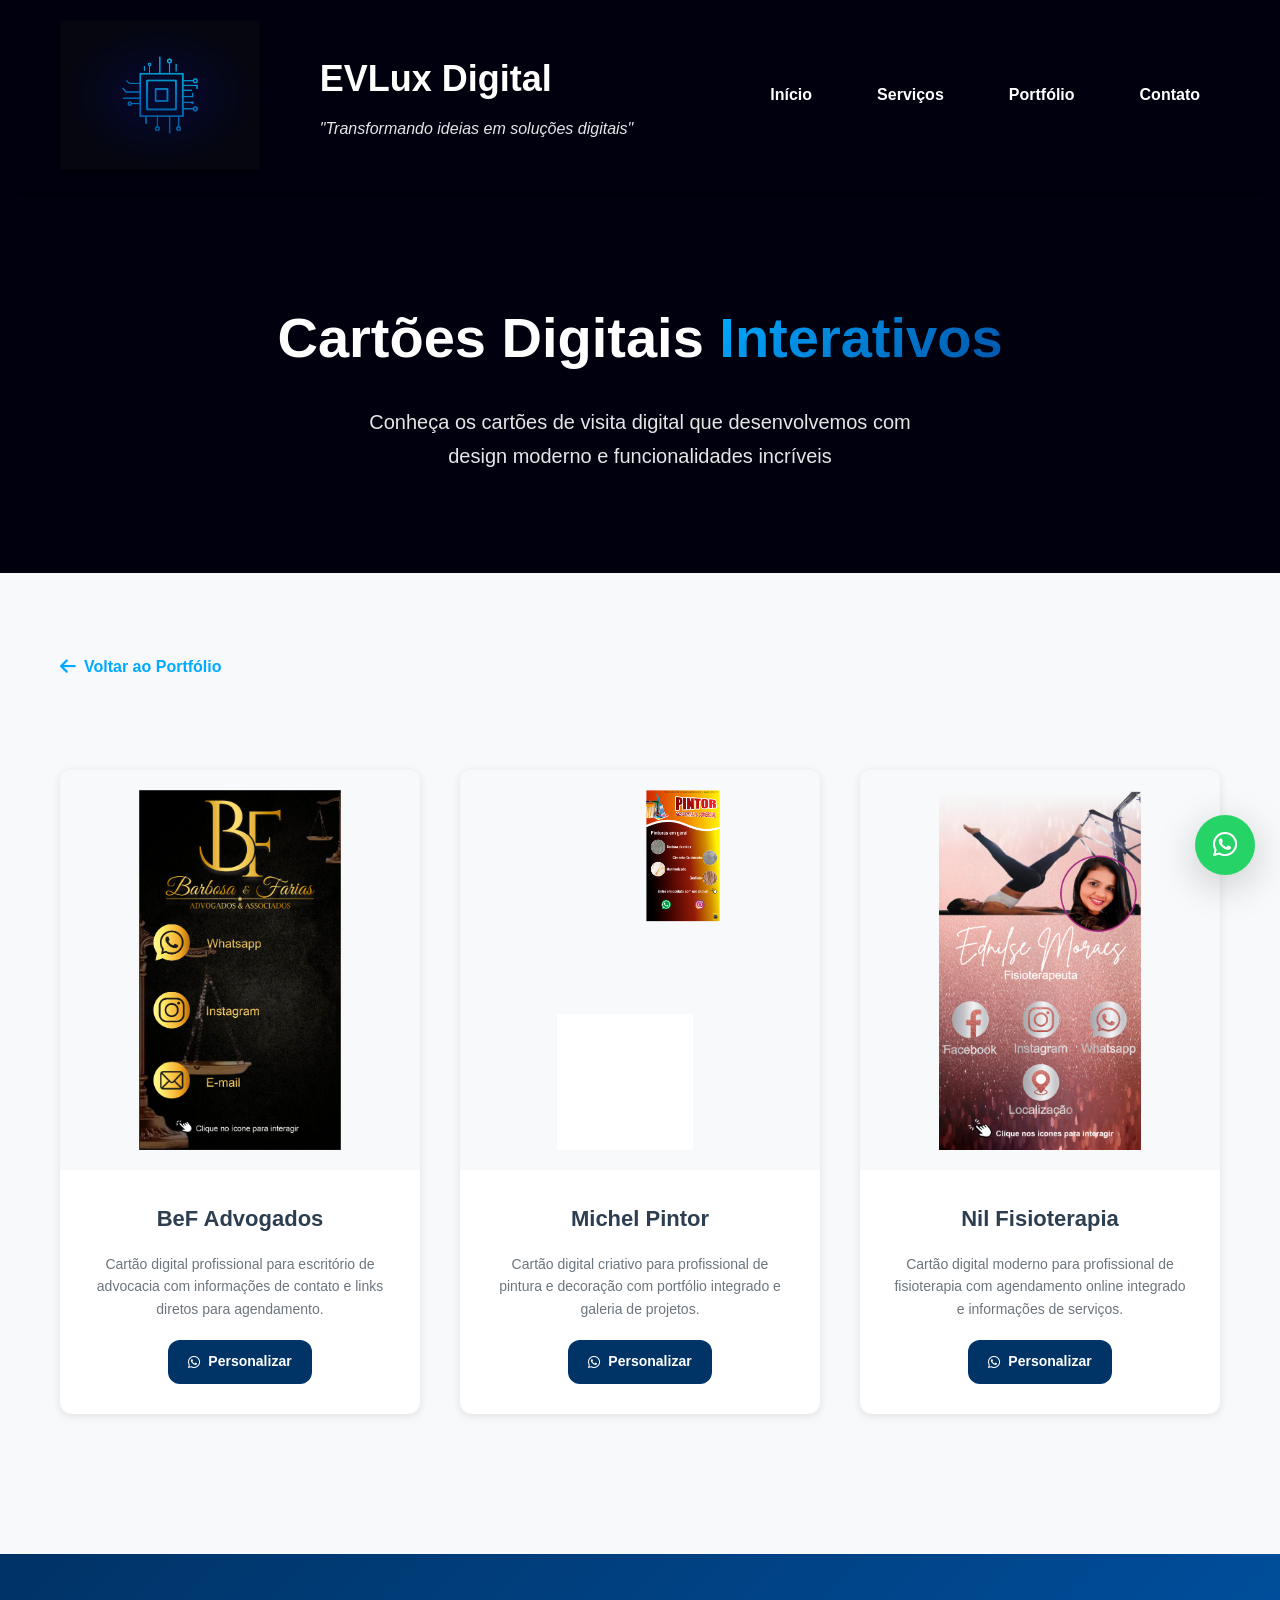
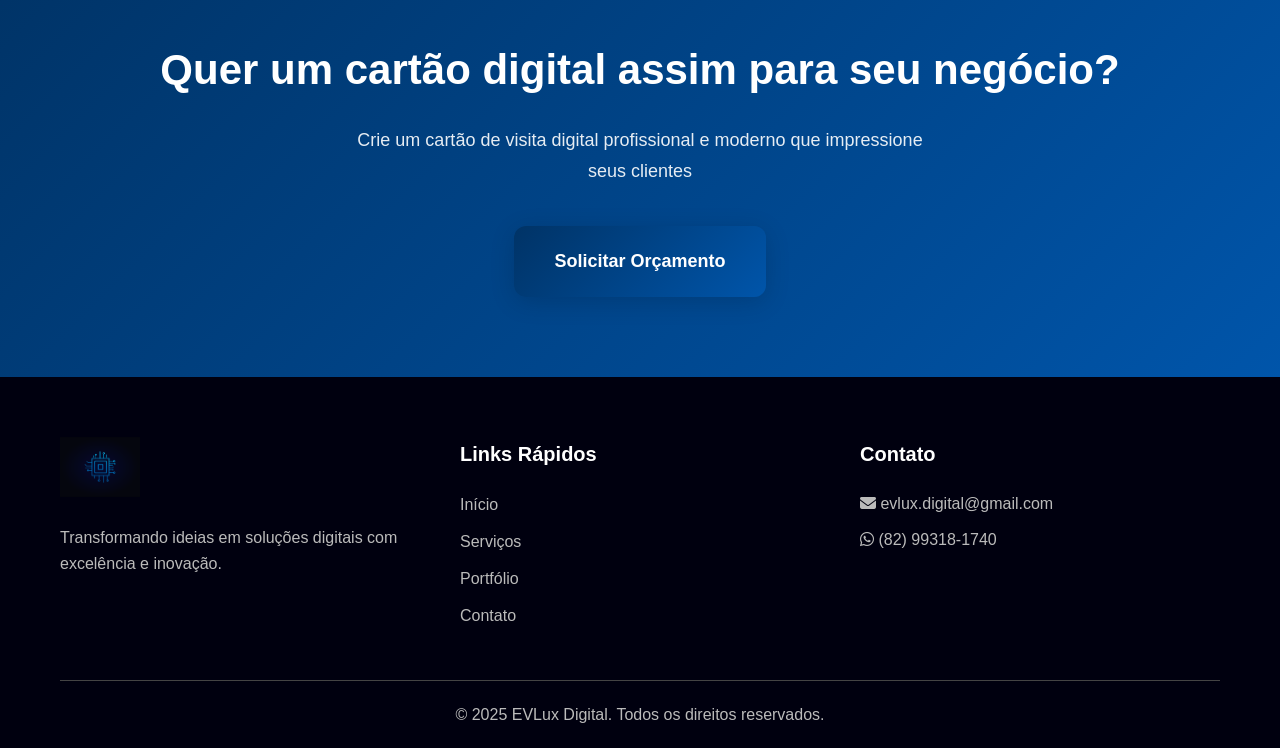
==== cartoes-digitais.html @ 05654a72 "Adiciona página de cartões digitais, atualiza portfólio e inclui SEO" ====
<!DOCTYPE html>
<html lang="pt-br">
<head>
    <meta charset="UTF-8">
    <meta name="viewport" content="width=device-width, initial-scale=1.0">
    <meta name="description" content="Galeria de cartões digitais interativos desenvolvidos pela EVLux Digital. Cartões profissionais e modernos para potencializar sua marca.">
    <title>Cartões Digitais - EVLux Digital</title>
    <link rel="stylesheet" href="https://cdnjs.cloudflare.com/ajax/libs/font-awesome/6.4.0/css/all.min.css">
    <link rel="stylesheet" href="estilo.css">
    <link rel="icon" href="imagens/favicon-32x32.png" type="image/x-icon">
    <style>
        .cartoes-gallery {
            display: grid;
            grid-template-columns: repeat(auto-fit, minmax(350px, 1fr));
            gap: 40px;
            padding: 60px 0;
        }

        .cartao-item {
            background: var(--bg-white);
            border-radius: var(--border-radius);
            overflow: hidden;
            box-shadow: var(--shadow-light);
            transition: var(--transition);
        }

        .cartao-item:hover {
            transform: translateY(-10px);
            box-shadow: var(--shadow-strong);
        }

        .cartao-image {
            width: 100%;
            height: 400px;
            overflow: hidden;
            background: var(--bg-light);
            display: flex;
            align-items: center;
            justify-content: center;
        }

        .cartao-image img {
            width: 100%;
            height: 100%;
            object-fit: contain;
            padding: 20px;
        }

        .cartao-info {
            padding: 30px;
            text-align: center;
        }

        .cartao-info h3 {
            font-size: 22px;
            font-weight: 700;
            margin-bottom: 15px;
            color: var(--text-dark);
        }

        .cartao-info p {
            color: var(--text-light);
            font-size: 14px;
            line-height: 1.6;
            margin-bottom: 20px;
        }

        .cartao-cta {
            display: flex;
            gap: 10px;
            justify-content: center;
        }

        .btn-primary-small {
            background: var(--primary-color);
            color: white;
            padding: 10px 20px;
            border-radius: var(--border-radius);
            text-decoration: none;
            font-size: 14px;
            font-weight: 600;
            transition: var(--transition);
            display: inline-flex;
            align-items: center;
            gap: 8px;
        }

        .btn-primary-small:hover {
            background: var(--secondary-color);
            transform: scale(1.05);
        }

        .back-button {
            display: inline-flex;
            align-items: center;
            gap: 8px;
            color: var(--accent-color);
            text-decoration: none;
            font-weight: 600;
            margin-bottom: 30px;
            transition: var(--transition);
        }

        .back-button:hover {
            gap: 12px;
            color: var(--secondary-color);
        }

        .back-button i {
            font-size: 18px;
        }

        @media (max-width: 768px) {
            .cartoes-gallery {
                grid-template-columns: 1fr;
                gap: 30px;
            }

            .cartao-image {
                height: 300px;
            }
        }
    </style>
</head>
<body>
    <header>
        <div class="topo">
            <img src="imagens/logoevlux1.png" alt="Logo EVLux Digital">
            <div class="texto">
                <h1>EVLux Digital</h1>
                <h2>"Transformando ideias em soluções digitais"</h2>
            </div>
            <nav>
                <a href="index.html" class="nav-link">Início</a>
                <a href="servicos.html" class="nav-link">Serviços</a>
                <a href="portfolio.html" class="nav-link">Portfólio</a>
                <a href="contato.html" class="nav-link">Contato</a>
            </nav>
        </div>
    </header>

    <main>
        <section class="page-hero">
            <div class="container">
                <h1 class="page-title">Cartões Digitais <span class="highlight">Interativos</span></h1>
                <p class="page-subtitle">Conheça os cartões de visita digital que desenvolvemos com design moderno e funcionalidades incríveis</p>
            </div>
        </section>

        <section class="cartoes-section">
            <div class="container">
                <a href="portfolio.html" class="back-button">
                    <i class="fas fa-arrow-left"></i>
                    Voltar ao Portfólio
                </a>

                <div class="cartoes-gallery">
                    <!-- Cartão 1 -->
                    <div class="cartao-item">
                        <div class="cartao-image">
                            <img src="imagens/cartao_BeF_advogados.png" alt="Cartão BeF Advogados">
                        </div>
                        <div class="cartao-info">
                            <h3>BeF Advogados</h3>
                            <p>Cartão digital profissional para escritório de advocacia com informações de contato e links diretos para agendamento.</p>
                            <div class="cartao-cta">
                                <a href="https://wa.me/5582993181740?text=Gostaria%20de%20saber%20mais%20sobre%20o%20cartão%20digital" target="_blank" class="btn-primary-small">
                                    <i class="fab fa-whatsapp"></i>
                                    Personalizar
                                </a>
                            </div>
                        </div>
                    </div>

                    <!-- Cartão 2 -->
                    <div class="cartao-item">
                        <div class="cartao-image">
                            <img src="imagens/cartao_michel_pintor.png" alt="Cartão Michel Pintor">
                        </div>
                        <div class="cartao-info">
                            <h3>Michel Pintor</h3>
                            <p>Cartão digital criativo para profissional de pintura e decoração com portfólio integrado e galeria de projetos.</p>
                            <div class="cartao-cta">
                                <a href="https://wa.me/5582993181740?text=Gostaria%20de%20saber%20mais%20sobre%20o%20cartão%20digital" target="_blank" class="btn-primary-small">
                                    <i class="fab fa-whatsapp"></i>
                                    Personalizar
                                </a>
                            </div>
                        </div>
                    </div>

                    <!-- Cartão 3 -->
                    <div class="cartao-item">
                        <div class="cartao-image">
                            <img src="imagens/cartao_nil_fisio.png" alt="Cartão Nil Fisioterapia">
                        </div>
                        <div class="cartao-info">
                            <h3>Nil Fisioterapia</h3>
                            <p>Cartão digital moderno para profissional de fisioterapia com agendamento online integrado e informações de serviços.</p>
                            <div class="cartao-cta">
                                <a href="https://wa.me/5582993181740?text=Gostaria%20de%20saber%20mais%20sobre%20o%20cartão%20digital" target="_blank" class="btn-primary-small">
                                    <i class="fab fa-whatsapp"></i>
                                    Personalizar
                                </a>
                            </div>
                        </div>
                    </div>
                </div>
            </div>
        </section>

        <section class="cta-section">
            <div class="container">
                <h2>Quer um cartão digital assim para seu negócio?</h2>
                <p>Crie um cartão de visita digital profissional e moderno que impressione seus clientes</p>
                <a href="contato.html" class="btn-primary large">Solicitar Orçamento</a>
            </div>
        </section>
    </main>

    <footer>
        <div class="container">
            <div class="footer-content">
                <div class="footer-section">
                    <img src="imagens/logoevlux1.png" alt="EVLux Digital" class="footer-logo">
                    <p>Transformando ideias em soluções digitais com excelência e inovação.</p>
                </div>
                <div class="footer-section">
                    <h3>Links Rápidos</h3>
                    <ul>
                        <li><a href="index.html">Início</a></li>
                        <li><a href="servicos.html">Serviços</a></li>
                        <li><a href="portfolio.html">Portfólio</a></li>
                        <li><a href="contato.html">Contato</a></li>
                    </ul>
                </div>
                <div class="footer-section">
                    <h3>Contato</h3>
                    <p><i class="fas fa-envelope"></i> evlux.digital@gmail.com</p>
                    <p><i class="fab fa-whatsapp"></i> (82) 99318-1740</p>
                </div>
            </div>
            <div class="footer-bottom">
                <p>&copy; 2025 EVLux Digital. Todos os direitos reservados.</p>
            </div>
        </div>
    </footer>

    <!-- WhatsApp Float Button -->
    <a href="https://wa.me/5582993181740" target="_blank" class="whatsapp-float" title="Fale conosco no WhatsApp">
        <i class="fab fa-whatsapp"></i>
    </a>

    <script src="script.js"></script>
</body>
</html>
---- estilo.css ----
/* Reset e configurações globais */
* {
    margin: 0;
    padding: 0;
    box-sizing: border-box;
}

:root {
    --primary-color: #003366;
    --secondary-color: #0055aa;
    --accent-color: #00aaff;
    --success-color: #25D366;
    --text-dark: #2c3e50;
    --text-light: #6c757d;
    --bg-light: #f8f9fa;
    --bg-white: #ffffff;
    --shadow-light: 0 2px 10px rgba(0, 0, 0, 0.1);
    --shadow-medium: 0 5px 25px rgba(0, 0, 0, 0.15);
    --shadow-strong: 0 10px 40px rgba(0, 0, 0, 0.2);
    --border-radius: 12px;
    --transition: all 0.3s cubic-bezier(0.4, 0, 0.2, 1);
    --gradient-primary: linear-gradient(135deg, var(--primary-color) 0%, var(--secondary-color) 100%);
    --gradient-accent: linear-gradient(135deg, var(--accent-color) 0%, var(--secondary-color) 100%);
}

body {
    font-family: 'Inter', -apple-system, BlinkMacSystemFont, 'Segoe UI', Roboto, sans-serif;
    line-height: 1.7;
    color: var(--text-dark);
    background-color: var(--bg-light);
    overflow-x: hidden;
}

/* Utilitários */
.container {
    max-width: 1200px;
    margin: 0 auto;
    padding: 0 20px;
}

.highlight {
    background: var(--gradient-accent);
    -webkit-background-clip: text;
    -webkit-text-fill-color: transparent;
    background-clip: text;
    font-weight: 700;
}

/* Header e Navegação */
header {
    background-color: #00000f;
    color: white;
    position: sticky;
    top: 0;
    z-index: 1000;
    box-shadow: var(--shadow-medium);
}

.topo {
    display: flex;
    align-items: center;
    justify-content: space-between;
    max-width: 1200px;
    margin: 0 auto;
    padding: 20px;
    gap: 40px;
}

.topo img {
    height: 150px;
    width: auto;
    filter: drop-shadow(0 2px 4px rgba(0, 0, 0, 0.2));
    transition: var(--transition);
}

.topo img:hover {
    transform: scale(1.05);
}

.topo .texto {
    flex: 1;
    margin-left: 20px;
}

.topo h1 {
    font-size: clamp(24px, 4vw, 36px);
    font-weight: 800;
    margin-bottom: 5px;
    text-shadow: 0 2px 4px rgba(0, 0, 0, 0.3);
}

.topo h2 {
    font-size: clamp(12px, 2vw, 16px);
    font-weight: 400;
    opacity: 0.9;
    font-style: italic;
}

.topo nav {
    display: flex;
    align-items: center;
    gap: 25px;
    background: none;
    padding: 0;
}

/* Fallback para nav separado (se existir) */
nav {
    background: rgba(0, 0, 0, 0.3);
    padding: 15px 0;
}

nav .container {
    display: flex;
    justify-content: center;
    gap: 30px;
}

.nav-link {
    color: white;
    text-decoration: none;
    font-weight: 600;
    padding: 10px 20px;
    border-radius: 25px;
    transition: var(--transition);
    position: relative;
    overflow: hidden;
}

.nav-link::before {
    content: '';
    position: absolute;
    top: 0;
    left: -100%;
    width: 100%;
    height: 100%;
    background: rgba(255, 255, 255, 0.2);
    transition: var(--transition);
    z-index: -1;
}

.nav-link:hover::before,
.nav-link.active::before {
    left: 0;
}

.nav-link:hover,
.nav-link.active {
    transform: translateY(-2px);
    text-shadow: 0 2px 4px rgba(0, 0, 0, 0.3);
}

/* Hero Section */
.hero {
    background: linear-gradient(135deg, var(--bg-white) 0%, var(--bg-light) 100%);
    padding: 100px 0;
    position: relative;
    overflow: hidden;
}

.hero::before {
    content: '';
    position: absolute;
    top: 0;
    right: 0;
    width: 50%;
    height: 100%;
    background: url('data:image/svg+xml,<svg xmlns="http://www.w3.org/2000/svg" viewBox="0 0 100 100"><defs><pattern id="grain" width="100" height="100" patternUnits="userSpaceOnUse"><circle cx="25" cy="25" r="1" fill="rgba(0,170,255,0.05)"/><circle cx="75" cy="75" r="1" fill="rgba(0,85,170,0.05)"/></pattern></defs><rect width="100" height="100" fill="url(%23grain)"/></svg>');
    z-index: 1;
}

.hero-content {
    max-width: 1200px;
    margin: 0 auto;
    padding: 0 20px;
    display: grid;
    grid-template-columns: 1fr 1fr;
    gap: 60px;
    align-items: center;
    position: relative;
    z-index: 2;
}

.hero-title {
    font-size: clamp(36px, 6vw, 64px);
    font-weight: 900;
    line-height: 1.2;
    margin-bottom: 20px;
    color: var(--text-dark);
}

.hero-subtitle {
    font-size: clamp(16px, 2.5vw, 24px);
    color: var(--text-light);
    margin-bottom: 40px;
    line-height: 1.6;
}

.hero-buttons {
    display: flex;
    gap: 20px;
    flex-wrap: wrap;
}

.btn-primary, .btn-secondary {
    display: inline-flex;
    align-items: center;
    gap: 10px;
    padding: 15px 30px;
    border-radius: var(--border-radius);
    text-decoration: none;
    font-weight: 600;
    font-size: 16px;
    transition: var(--transition);
    position: relative;
    overflow: hidden;
    z-index: 1;
}

.btn-primary {
    background: var(--gradient-primary);
    color: white;
    box-shadow: var(--shadow-medium);
}

.btn-primary:hover {
    transform: translateY(-3px);
    box-shadow: var(--shadow-strong);
}

.btn-secondary {
    background: transparent;
    color: var(--primary-color);
    border: 2px solid var(--primary-color);
}

.btn-secondary:hover {
    background: var(--primary-color);
    color: white;
    transform: translateY(-3px);
}

.btn-primary.large {
    padding: 20px 40px;
    font-size: 18px;
}

.hero-visual {
    position: relative;
    height: 400px;
}

.floating-cards {
    position: relative;
    width: 100%;
    height: 100%;
}

.card {
    position: absolute;
    width: 80px;
    height: 80px;
    background: var(--gradient-accent);
    border-radius: var(--border-radius);
    display: flex;
    align-items: center;
    justify-content: center;
    color: white;
    font-size: 24px;
    box-shadow: var(--shadow-medium);
    animation: float 6s ease-in-out infinite;
}

.card-1 {
    top: 20%;
    left: 20%;
    animation-delay: 0s;
}

.card-2 {
    top: 60%;
    right: 30%;
    animation-delay: 2s;
}

.card-3 {
    bottom: 20%;
    left: 50%;
    animation-delay: 4s;
}

@keyframes float {
    0%, 100% { transform: translateY(0px) rotate(0deg); }
    50% { transform: translateY(-20px) rotate(5deg); }
}

/* Sections */
section {
    padding: 80px 0;
}

.page-hero {
    background-color: #00000f;
    color: white;
    text-align: center;
    padding: 100px 0;
}

.page-title {
    font-size: clamp(36px, 5vw, 56px);
    font-weight: 900;
    margin-bottom: 20px;
}

.page-subtitle {
    font-size: clamp(16px, 2vw, 20px);
    opacity: 0.9;
    max-width: 600px;
    margin: 0 auto;
}

.section-title {
    font-size: clamp(28px, 4vw, 42px);
    font-weight: 800;
    text-align: center;
    margin-bottom: 20px;
    color: var(--text-dark);
}

.section-subtitle {
    font-size: 18px;
    color: var(--text-light);
    text-align: center;
    margin-bottom: 60px;
    max-width: 600px;
    margin-left: auto;
    margin-right: auto;
}

/* Serviços */
.servicos {
    background: var(--bg-white);
}

.servicos-detalhes {
    background: var(--bg-light);
    padding: 80px 0;
}

.servicos-grid {
    display: grid;
    grid-template-columns: repeat(auto-fit, minmax(320px, 1fr));
    gap: 30px;
    margin-top: 60px;
}

.servico-card {
    background: var(--bg-white);
    padding: 40px 30px;
    border-radius: var(--border-radius);
    box-shadow: var(--shadow-light);
    transition: var(--transition);
    position: relative;
    border: 1px solid rgba(0, 170, 255, 0.1);
    text-align: center;
}

.servico-card:hover {
    transform: translateY(-10px);
    box-shadow: var(--shadow-strong);
}

.servico-card.featured {
    background: var(--gradient-primary);
    color: white;
    transform: scale(1.02);
}

.servico-card.featured:hover {
    transform: scale(1.02) translateY(-10px);
}

.servico-icon {
    width: 70px;
    height: 70px;
    background: var(--gradient-accent);
    border-radius: var(--border-radius);
    display: flex;
    align-items: center;
    justify-content: center;
    font-size: 28px;
    color: white;
    margin: 0 auto 25px auto;
}

.servico-card.featured .servico-icon {
    background: rgba(255, 255, 255, 0.2);
}

.servico-card h3 {
    font-size: 22px;
    font-weight: 700;
    margin-bottom: 15px;
}

.servico-card p {
    color: var(--text-light);
    margin-bottom: 25px;
    line-height: 1.6;
}

.servico-card.featured p {
    color: rgba(255, 255, 255, 0.9);
}

.servico-features {
    list-style: none;
    text-align: left;
    margin-bottom: 25px;
}

.servico-features li {
    padding: 8px 0;
    position: relative;
    padding-left: 25px;
}

.servico-features li::before {
    content: '✓';
    position: absolute;
    left: 0;
    color: var(--accent-color);
    font-weight: bold;
    font-size: 16px;
}

.servico-card.featured .servico-features li::before {
    color: rgba(255, 255, 255, 0.9);
}

.servico-price {
    font-size: 24px;
    font-weight: 800;
    color: var(--primary-color);
    margin-bottom: 20px;
}

.servico-card.featured .servico-price {
    color: white;
}

.btn-servico {
    background: var(--gradient-primary);
    color: white;
    padding: 12px 25px;
    border-radius: var(--border-radius);
    text-decoration: none;
    font-weight: 600;
    transition: var(--transition);
    display: inline-block;
}

.btn-servico:hover {
    transform: translateY(-2px);
    box-shadow: var(--shadow-medium);
}

.servico-card.featured .btn-servico {
    background: white;
    color: var(--primary-color);
}

.badge {
    position: absolute;
    top: -10px;
    right: 20px;
    background: var(--gradient-accent);
    color: white;
    padding: 5px 15px;
    border-radius: 20px;
    font-size: 12px;
    font-weight: 600;
}

/* Processo de Trabalho */
.processo-trabalho {
    background: var(--bg-white);
    padding: 80px 0;
}

.processo-grid {
    display: grid;
    grid-template-columns: repeat(auto-fit, minmax(200px, 1fr));
    gap: 30px;
    margin-top: 60px;
}

.processo-step {
    text-align: center;
    padding: 30px 20px;
    background: var(--bg-light);
    border-radius: var(--border-radius);
    transition: var(--transition);
}

.processo-step:hover {
    transform: translateY(-5px);
    box-shadow: var(--shadow-light);
}

.step-number {
    width: 60px;
    height: 60px;
    background: var(--gradient-primary);
    color: white;
    border-radius: 50%;
    display: flex;
    align-items: center;
    justify-content: center;
    font-size: 24px;
    font-weight: 800;
    margin: 0 auto 20px auto;
}

.processo-step h3 {
    font-size: 20px;
    font-weight: 700;
    margin-bottom: 15px;
    color: var(--text-dark);
}

.processo-step p {
    color: var(--text-light);
    line-height: 1.6;
}

/* Diferenciais */
.diferenciais {
    background: var(--bg-light);
    padding: 80px 0;
}

.diferenciais-grid {
    display: grid;
    grid-template-columns: repeat(auto-fit, minmax(250px, 1fr));
    gap: 30px;
    margin-top: 60px;
}

.diferencial {
    background: var(--bg-white);
    padding: 40px 30px;
    border-radius: var(--border-radius);
    text-align: center;
    box-shadow: var(--shadow-light);
    transition: var(--transition);
}

.diferencial:hover {
    transform: translateY(-5px);
    box-shadow: var(--shadow-medium);
}

.diferencial-icon {
    width: 70px;
    height: 70px;
    background: var(--gradient-accent);
    border-radius: var(--border-radius);
    display: flex;
    align-items: center;
    justify-content: center;
    font-size: 28px;
    color: white;
    margin: 0 auto 25px auto;
}

.diferencial h3 {
    font-size: 20px;
    font-weight: 700;
    margin-bottom: 15px;
    color: var(--text-dark);
}

.diferencial p {
    color: var(--text-light);
    line-height: 1.6;
}

.cta-buttons {
    display: flex;
    justify-content: center;
    gap: 20px;
    flex-wrap: wrap;
}

/* Portfolio */
.portfolio-filter {
    background: var(--bg-white);
    padding: 30px 0;
    text-align: center;
}

.filter-buttons {
    display: flex;
    justify-content: center;
    gap: 15px;
    flex-wrap: wrap;
}

.filter-btn {
    background: transparent;
    border: 2px solid var(--primary-color);
    color: var(--primary-color);
    padding: 10px 25px;
    border-radius: 25px;
    cursor: pointer;
    transition: var(--transition);
    font-weight: 600;
}

.filter-btn:hover,
.filter-btn.active {
    background: var(--primary-color);
    color: white;
}

.projects-grid {
    display: grid;
    grid-template-columns: repeat(auto-fit, minmax(350px, 1fr));
    gap: 30px;
    margin-top: 40px;
}

.project-card {
    background: var(--bg-white);
    border-radius: var(--border-radius);
    overflow: hidden;
    box-shadow: var(--shadow-light);
    transition: var(--transition);
}

.project-card:hover {
    transform: translateY(-10px);
    box-shadow: var(--shadow-strong);
}

.project-image {
    position: relative;
    height: 250px;
    overflow: hidden;
}

.project-image img {
    width: 100%;
    height: 100%;
    object-fit: cover;
    transition: var(--transition);
}

.project-placeholder {
    width: 100%;
    height: 100%;
    background: var(--gradient-accent);
    display: flex;
    align-items: center;
    justify-content: center;
    font-size: 48px;
    color: white;
}

.project-overlay {
    position: absolute;
    top: 0;
    left: 0;
    right: 0;
    bottom: 0;
    background: rgba(0, 51, 102, 0.9);
    display: flex;
    align-items: center;
    justify-content: center;
    opacity: 0;
    transition: var(--transition);
}

.project-card:hover .project-overlay {
    opacity: 1;
}

.project-actions {
    display: flex;
    gap: 15px;
}

.btn-view, .btn-link {
    width: 50px;
    height: 50px;
    background: var(--accent-color);
    color: white;
    border-radius: 50%;
    display: flex;
    align-items: center;
    justify-content: center;
    text-decoration: none;
    transition: var(--transition);
}

.btn-view:hover, .btn-link:hover {
    transform: scale(1.1);
    background: white;
    color: var(--primary-color);
}

.project-info {
    padding: 25px;
}

.project-info h3 {
    font-size: 20px;
    font-weight: 700;
    margin-bottom: 10px;
    color: var(--text-dark);
}

.project-info p {
    color: var(--text-light);
    margin-bottom: 15px;
    line-height: 1.6;
}

.project-tags {
    display: flex;
    gap: 8px;
    flex-wrap: wrap;
}

.tag {
    background: rgba(0, 170, 255, 0.1);
    color: var(--accent-color);
    padding: 4px 12px;
    border-radius: 15px;
    font-size: 12px;
    font-weight: 600;
}

/* Contato */
.contato-grid {
    display: grid;
    grid-template-columns: 1fr 1fr;
    gap: 60px;
    margin-top: 40px;
}

.contato-info h2 {
    font-size: 32px;
    font-weight: 700;
    margin-bottom: 20px;
    color: var(--text-dark);
}

.contato-methods {
    margin-top: 40px;
}

.contato-method {
    display: flex;
    align-items: flex-start;
    gap: 20px;
    margin-bottom: 30px;
    padding: 20px;
    background: var(--bg-white);
    border-radius: var(--border-radius);
    box-shadow: var(--shadow-light);
    transition: var(--transition);
}

.contato-method:hover {
    transform: translateY(-5px);
    box-shadow: var(--shadow-medium);
}

.method-icon {
    width: 50px;
    height: 50px;
    background: var(--gradient-accent);
    border-radius: var(--border-radius);
    display: flex;
    align-items: center;
    justify-content: center;
    color: white;
    font-size: 20px;
    flex-shrink: 0;
}

.method-info h3 {
    font-size: 18px;
    font-weight: 700;
    margin-bottom: 5px;
    color: var(--text-dark);
}

.method-info p {
    color: var(--text-light);
    margin-bottom: 10px;
}

.method-link {
    color: var(--accent-color);
    text-decoration: none;
    font-weight: 600;
    font-size: 14px;
}

.method-link:hover {
    text-decoration: underline;
}

/* Formulários */
.form-container {
    background: var(--bg-white);
    padding: 40px;
    border-radius: var(--border-radius);
    box-shadow: var(--shadow-medium);
}

.form-container h2 {
    font-size: 28px;
    font-weight: 700;
    margin-bottom: 10px;
    color: var(--text-dark);
}

.form-container p {
    color: var(--text-light);
    margin-bottom: 30px;
}

.contact-form {
    display: flex;
    flex-direction: column;
    gap: 20px;
}

.form-group {
    display: flex;
    flex-direction: column;
}

.form-group label {
    font-weight: 600;
    margin-bottom: 8px;
    color: var(--text-dark);
}

.form-group input,
.form-group textarea,
.form-group select {
    padding: 15px;
    border: 2px solid #e9ecef;
    border-radius: var(--border-radius);
    font-size: 16px;
    transition: var(--transition);
    background: white;
}

.form-group textarea {
    resize: none;
    min-height: 120px;
    max-height: 200px;
    font-family: inherit;
}

.form-group input:focus,
.form-group textarea:focus,
.form-group select:focus {
    outline: none;
    border-color: var(--accent-color);
    box-shadow: 0 0 0 3px rgba(0, 170, 255, 0.1);
}

.full-width {
    width: 100%;
}

/* Localização */
.location-section {
    background: linear-gradient(135deg, var(--primary-color) 0%, var(--secondary-color) 100%);
    padding: 80px 0;
    position: relative;
    overflow: hidden;
}

.location-section::before {
    content: '';
    position: absolute;
    top: 0;
    left: 0;
    right: 0;
    bottom: 0;
    background: url('data:image/svg+xml,<svg xmlns="http://www.w3.org/2000/svg" viewBox="0 0 1200 120"><path d="M0,50 Q300,0 600,50 T1200,50 L1200,120 L0,120 Z" fill="%23ffffff" fill-opacity="0.03"></path></svg>');
    background-repeat: repeat-x;
    animation: wave 15s linear infinite;
}

@keyframes wave {
    0% { transform: translateX(0); }
    100% { transform: translateX(1200px); }
}

.location-card {
    background: var(--bg-white);
    border-radius: var(--border-radius);
    padding: 60px;
    box-shadow: var(--shadow-strong);
    position: relative;
    z-index: 1;
    display: grid;
    grid-template-columns: auto 1fr;
    gap: 40px;
    align-items: center;
}

.location-icon {
    font-size: 80px;
    color: var(--accent-color);
    text-align: center;
    min-width: 120px;
}

.location-content h2 {
    font-size: 32px;
    font-weight: 700;
    margin-bottom: 20px;
    color: var(--text-dark);
}

.location-content > p {
    font-size: 16px;
    color: var(--text-light);
    margin-bottom: 30px;
    line-height: 1.8;
}

.location-details {
    display: grid;
    grid-template-columns: repeat(auto-fit, minmax(250px, 1fr));
    gap: 25px;
}

.location-detail {
    display: flex;
    gap: 15px;
    padding: 20px;
    background: var(--bg-light);
    border-radius: var(--border-radius);
    transition: var(--transition);
}

.location-detail:hover {
    background: linear-gradient(135deg, rgba(0, 170, 255, 0.1) 0%, rgba(0, 85, 170, 0.1) 100%);
    transform: translateY(-5px);
}

.location-detail i {
    font-size: 28px;
    color: var(--accent-color);
    min-width: 30px;
    text-align: center;
}

.location-detail h4 {
    font-size: 16px;
    font-weight: 700;
    margin-bottom: 8px;
    color: var(--text-dark);
}

.location-detail p {
    font-size: 14px;
    color: var(--text-light);
    margin: 0;
}

/* FAQ */
.faq-section {
    background: var(--bg-white);
}

.faq-container {
    max-width: 800px;
    margin: 0 auto;
}

.faq-item {
    margin-bottom: 20px;
    border-radius: var(--border-radius);
    overflow: hidden;
    box-shadow: var(--shadow-light);
}

.faq-question {
    background: var(--bg-light);
    padding: 25px;
    cursor: pointer;
    display: flex;
    justify-content: space-between;
    align-items: center;
    transition: var(--transition);
}

.faq-question:hover {
    background: #e9ecef;
}

.faq-question h3 {
    font-size: 18px;
    font-weight: 600;
    color: var(--text-dark);
}

.faq-answer {
    background: white;
    padding: 0 25px;
    max-height: 0;
    overflow: hidden;
    transition: var(--transition);
}

.faq-item.active .faq-answer {
    padding: 25px;
    max-height: 200px;
}

/* CTA Section */
.cta-section {
    background: var(--gradient-primary);
    color: white;
    text-align: center;
    padding: 80px 0;
}

.cta-section h2 {
    font-size: clamp(28px, 4vw, 42px);
    font-weight: 800;
    margin-bottom: 20px;
}

.cta-section p {
    font-size: 18px;
    margin-bottom: 40px;
    opacity: 0.9;
    max-width: 600px;
    margin-left: auto;
    margin-right: auto;
}

/* Footer */
footer {
    background-color: #00000f;
    color: white;
    padding: 60px 0 20px;
}

.footer-content {
    display: grid;
    grid-template-columns: repeat(auto-fit, minmax(250px, 1fr));
    gap: 40px;
    margin-bottom: 40px;
}

.footer-section h3 {
    font-size: 20px;
    font-weight: 700;
    margin-bottom: 20px;
}

.footer-section p {
    color: #bbb;
    line-height: 1.6;
    margin-bottom: 10px;
}

.footer-section ul {
    list-style: none;
}

.footer-section ul li {
    margin-bottom: 10px;
}

.footer-section ul li a {
    color: #bbb;
    text-decoration: none;
    transition: var(--transition);
}

.footer-section ul li a:hover {
    color: var(--accent-color);
}

.footer-logo {
    height: 60px;
    width: auto;
    margin-bottom: 20px;
}

.footer-bottom {
    text-align: center;
    padding-top: 20px;
    border-top: 1px solid #444;
    color: #bbb;
}

/* WhatsApp Float */
.whatsapp-float {
    position: fixed;
    bottom: 25px;
    right: 25px;
    width: 60px;
    height: 60px;
    background: var(--success-color);
    color: white;
    border-radius: 50%;
    display: flex;
    align-items: center;
    justify-content: center;
    font-size: 28px;
    text-decoration: none;
    box-shadow: var(--shadow-strong);
    z-index: 1000;
    transition: var(--transition);
    animation: pulse 2s infinite;
}

.whatsapp-float:hover {
    transform: scale(1.1);
    background: #128C7E;
}

@keyframes pulse {
    0% { box-shadow: 0 0 0 0 rgba(37, 211, 102, 0.7); }
    70% { box-shadow: 0 0 0 10px rgba(37, 211, 102, 0); }
    100% { box-shadow: 0 0 0 0 rgba(37, 211, 102, 0); }
}

/* Responsividade */
@media (max-width: 568px) {
    .topo {
        flex-direction: column;
        text-align: center;
        gap: 20px;
    }
    
    .topo .texto {
        margin-left: 0;
    }
    
    .topo img {
        height: 90px;
    }
    
    .topo nav {
        flex-wrap: wrap;
        gap: 15px;
        justify-content: center;
    }
    
    nav .container {
        flex-wrap: wrap;
        gap: 15px;
    }
    
    .hero-content {
        grid-template-columns: 1fr;
        text-align: center;
        gap: 40px;
    }
    
    .hero-visual {
        height: 300px;
    }

    .floating-cards {
        display: flex;
        flex-wrap: wrap;
        justify-content: center;
        align-items: center;
        gap: 20px;
    }

    .card {
        position: static;
        animation: float ease-in-out infinite;
    }

    .card-1 {
        animation-duration: 5s;
        animation-delay: 0s;
    }

    .card-2 {
        animation-duration: 8s;
        animation-delay: 2s;
    }

    .card-3 {
        animation-duration: 6s;
        animation-delay: 3s;
    }
    
    .servicos-grid {
        grid-template-columns: 1fr;
    }
    
    .projects-grid {
        grid-template-columns: 1fr;
    }
    
    .contato-grid {
        grid-template-columns: 1fr;
        gap: 40px;
    }
    
    .location-card {
        grid-template-columns: 1fr;
        gap: 30px;
        padding: 40px;
        text-align: center;
    }
    
    .location-icon {
        font-size: 60px;
        min-width: auto;
    }
    
    .location-details {
        grid-template-columns: 1fr;
    }
    
    .footer-content {
        grid-template-columns: 1fr;
        text-align: center;
    }
    
    .hero-buttons {
        justify-content: center;
    }
    
    .whatsapp-float {
        bottom: 20px;
        right: 20px;
        width: 55px;
        height: 55px;
        font-size: 24px;
    }
}

@media (max-width: 480px) {
    .container {
        padding: 0 15px;
    }
    
    section {
        padding: 60px 0;
    }
    
    .location-card {
        padding: 25px;
    }
    
    .location-content h2 {
        font-size: 24px;
    }
    
    .location-icon {
        font-size: 50px;
    }
    
    .form-container {
        padding: 25px;
    }
    
    .btn-primary,
    .btn-secondary {
        padding: 12px 25px;
        font-size: 14px;
    }
    
    .project-image {
        height: 200px;
    }
}

/* Animações de entrada */
@keyframes fadeInUp {
    from {
        opacity: 0;
        transform: translateY(30px);
    }
    to {
        opacity: 1;
        transform: translateY(0);
    }
}

.fade-in-up {
    animation: fadeInUp 0.6s ease-out;
}

/* Smooth scroll */
html {
    scroll-behavior: smooth;
}
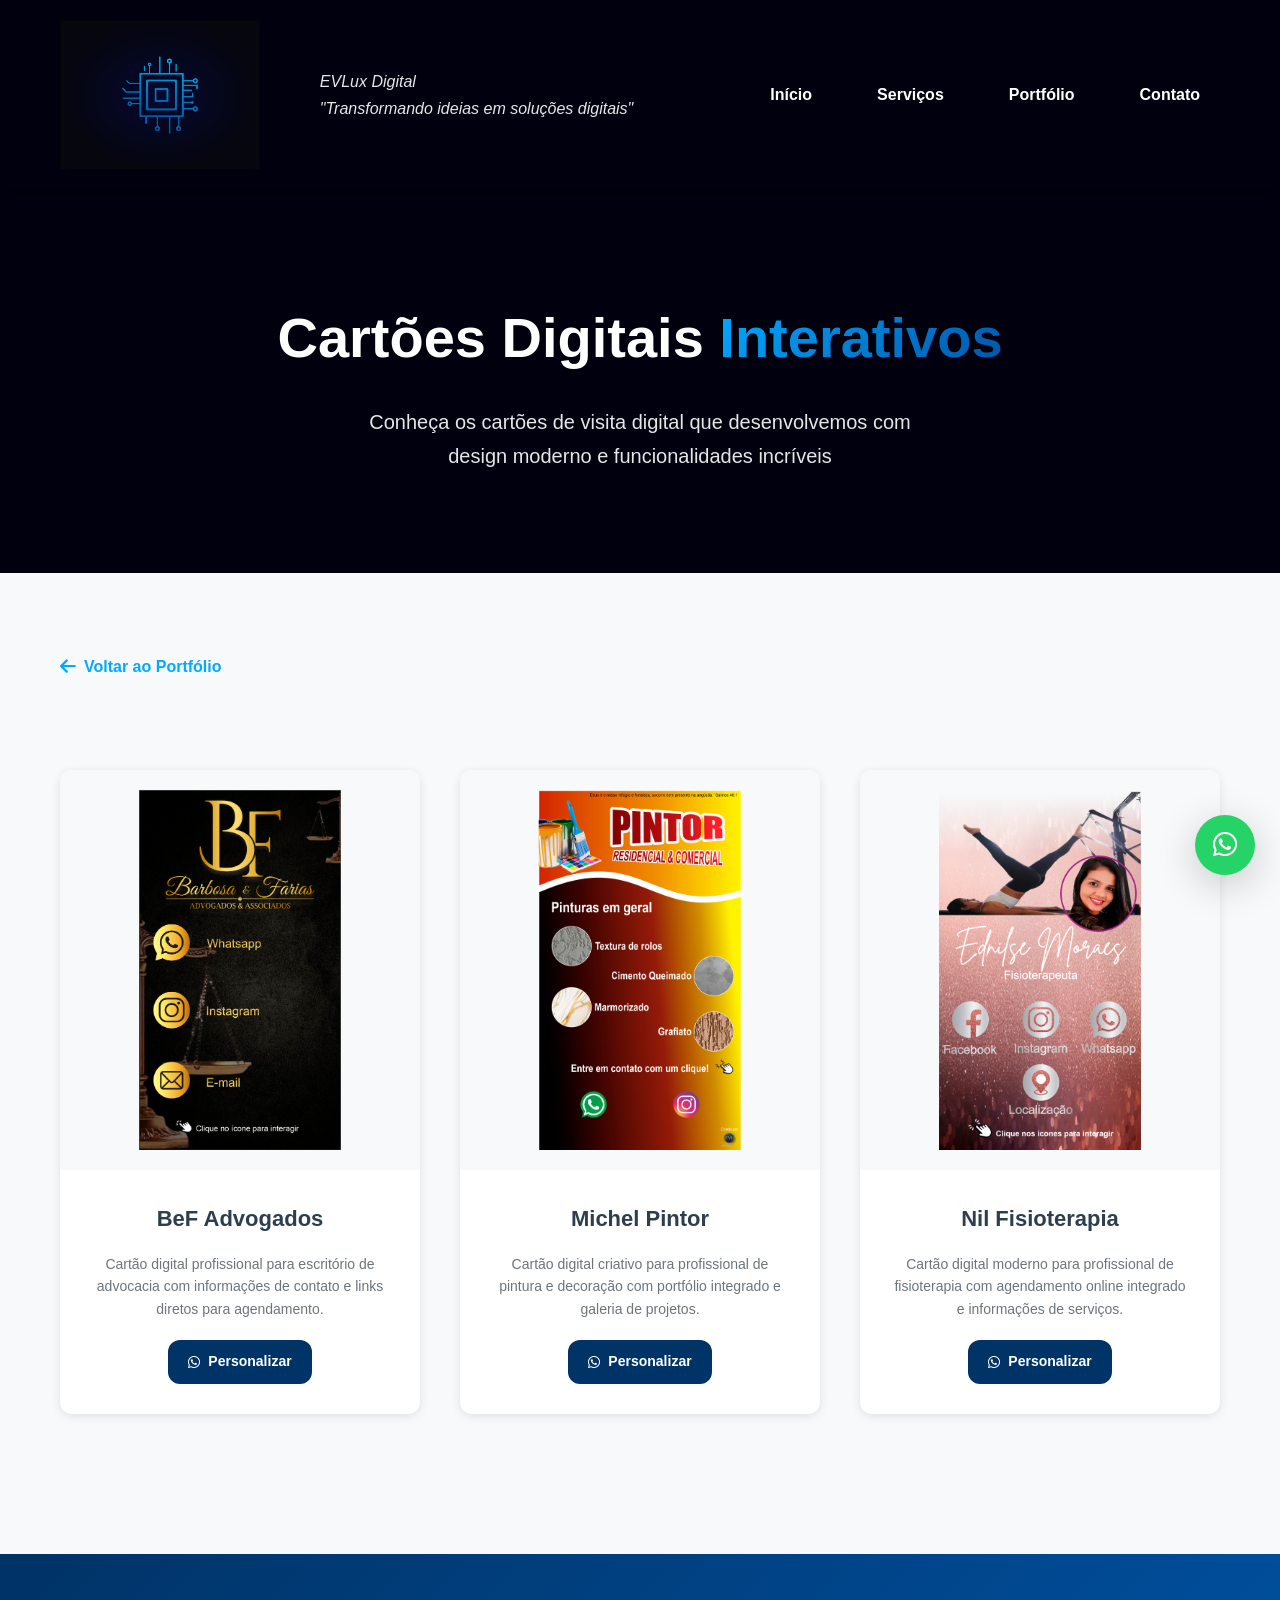
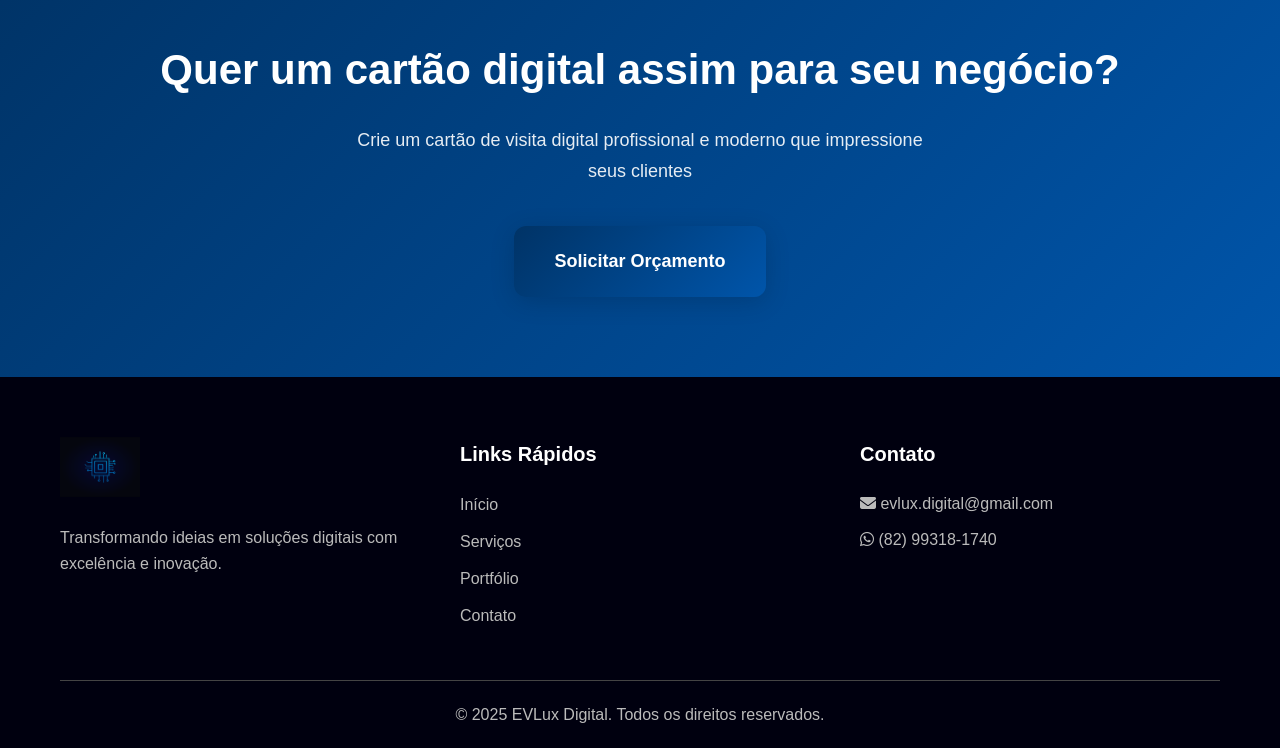
==== commit 2ac2ff4b: "Resolver conflito de h1: mudar logo para h2 em todas as páginas" ====
--- a/cartoes-digitais.html
+++ b/cartoes-digitais.html
@@ -127,7 +127,7 @@
         <div class="topo">
             <img src="imagens/logoevlux1.png" alt="Logo EVLux Digital">
             <div class="texto">
-                <h1>EVLux Digital</h1>
+                <h2>EVLux Digital</h2>
                 <h2>"Transformando ideias em soluções digitais"</h2>
             </div>
             <nav>
--- a/estilo.css
+++ b/estilo.css
@@ -653,7 +653,7 @@
 .project-image img {
     width: 100%;
     height: 100%;
-    object-fit: cover;
+    object-fit: contain;
     transition: var(--transition);
 }
 
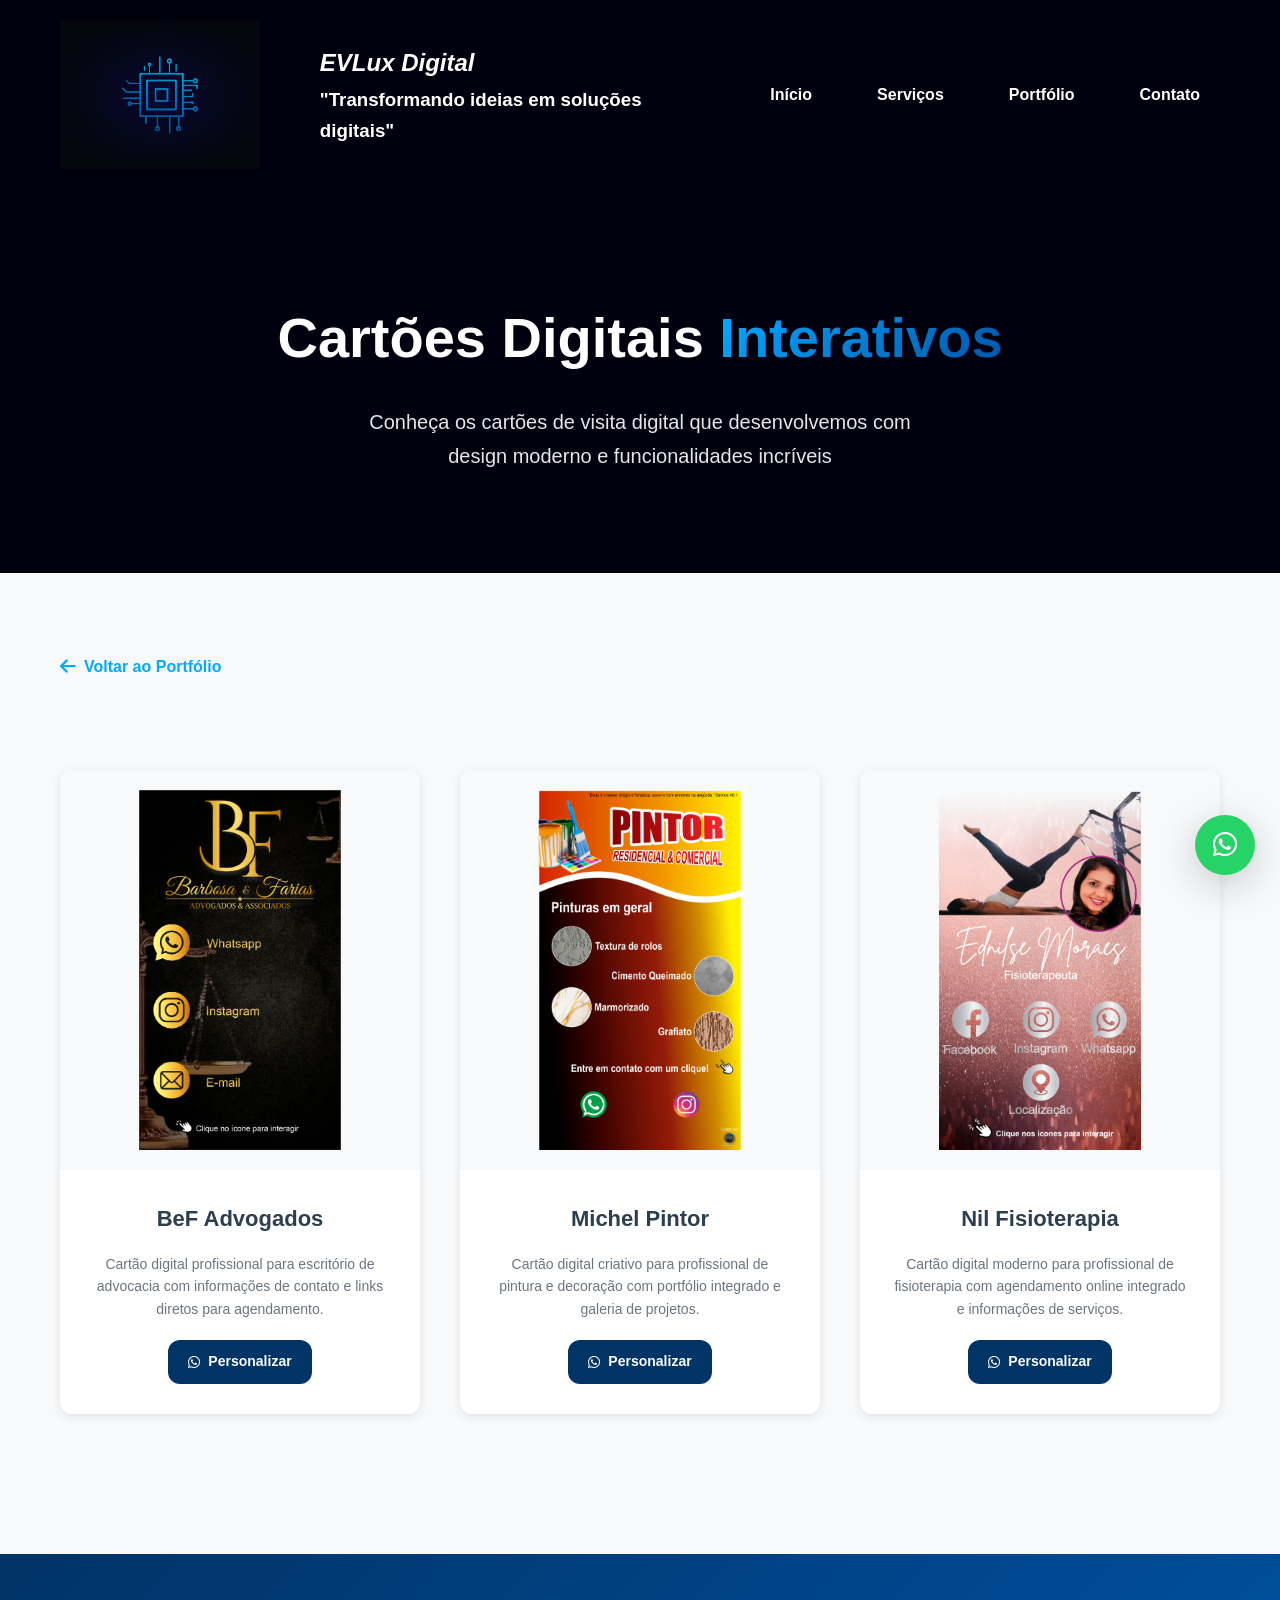
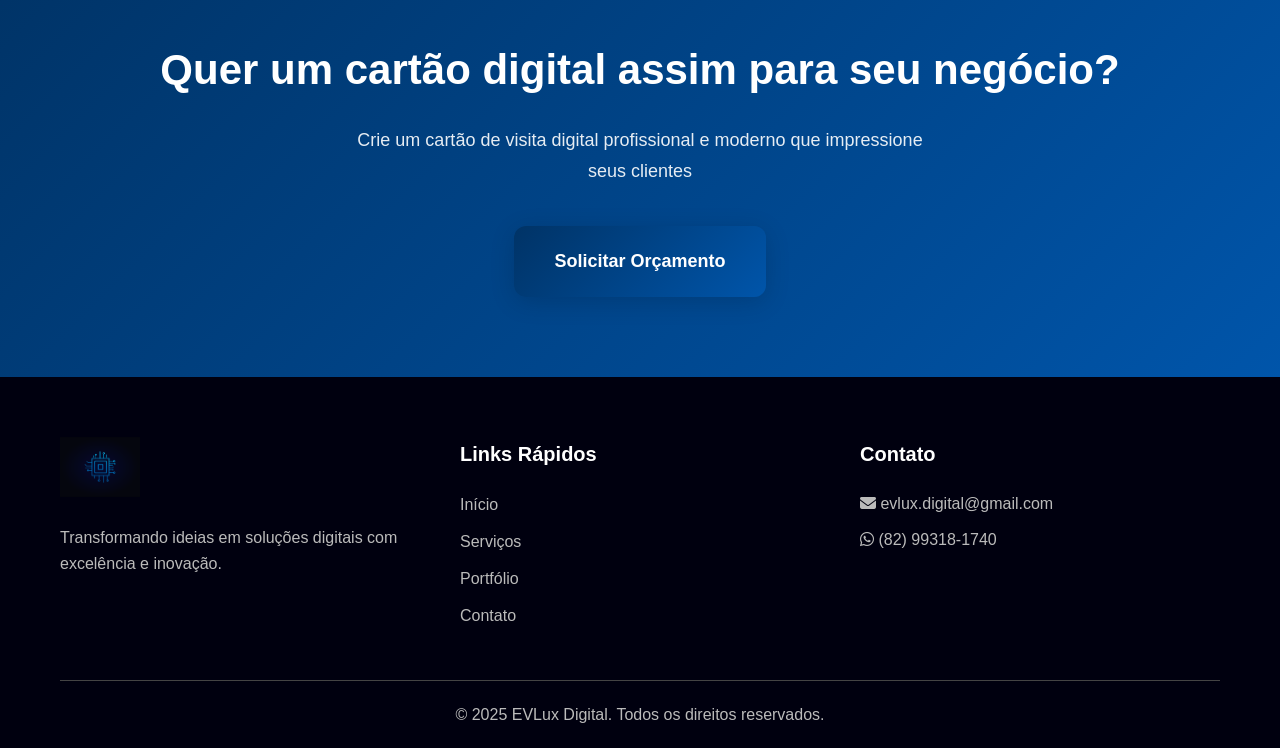
==== commit b4c43a0c: "Sincronizar alterações do portfolio" ====
--- a/cartoes-digitais.html
+++ b/cartoes-digitais.html
@@ -4,6 +4,17 @@
     <meta charset="UTF-8">
     <meta name="viewport" content="width=device-width, initial-scale=1.0">
     <meta name="description" content="Galeria de cartões digitais interativos desenvolvidos pela EVLux Digital. Cartões profissionais e modernos para potencializar sua marca.">
+    <meta name="keywords" content="cartões digitais, cartão de visita digital, cartões interativos, portfólio">
+    <meta name="author" content="EVLux Digital">
+    <meta name="theme-color" content="#003366">
+    <!-- Open Graph -->
+    <meta property="og:title" content="Cartões Digitais - Portfólio EVLux Digital">
+    <meta property="og:description" content="Galeria de cartões digitais interativos e profissionais desenvolvidos para empresas.">
+    <meta property="og:type" content="website">
+    <meta property="og:url" content="https://evluxdigital.com.br/cartoes-digitais.html">
+    <meta property="og:image" content="https://evluxdigital.com.br/imagens/logoevlux1.png">
+    <!-- Canonical URL -->
+    <link rel="canonical" href="https://evluxdigital.com.br/cartoes-digitais.html">
     <title>Cartões Digitais - EVLux Digital</title>
     <link rel="stylesheet" href="https://cdnjs.cloudflare.com/ajax/libs/font-awesome/6.4.0/css/all.min.css">
     <link rel="stylesheet" href="estilo.css">
@@ -128,7 +139,7 @@
             <img src="imagens/logoevlux1.png" alt="Logo EVLux Digital">
             <div class="texto">
                 <h2>EVLux Digital</h2>
-                <h2>"Transformando ideias em soluções digitais"</h2>
+                <h3>"Transformando ideias em soluções digitais"</h3>
             </div>
             <nav>
                 <a href="index.html" class="nav-link">Início</a>
@@ -158,7 +169,7 @@
                     <!-- Cartão 1 -->
                     <div class="cartao-item">
                         <div class="cartao-image">
-                            <img src="imagens/cartao_BeF_advogados.png" alt="Cartão BeF Advogados">
+                            <img src="imagens/cartao_BeF_advogados.png" alt="Cartão Digital - BeF Advogados" loading="lazy">
                         </div>
                         <div class="cartao-info">
                             <h3>BeF Advogados</h3>
@@ -175,7 +186,7 @@
                     <!-- Cartão 2 -->
                     <div class="cartao-item">
                         <div class="cartao-image">
-                            <img src="imagens/cartao_michel_pintor.png" alt="Cartão Michel Pintor">
+                            <img src="imagens/cartao_michel_pintor.png" alt="Cartão Digital - Michel Pintor" loading="lazy">
                         </div>
                         <div class="cartao-info">
                             <h3>Michel Pintor</h3>
@@ -192,7 +203,7 @@
                     <!-- Cartão 3 -->
                     <div class="cartao-item">
                         <div class="cartao-image">
-                            <img src="imagens/cartao_nil_fisio.png" alt="Cartão Nil Fisioterapia">
+                            <img src="imagens/cartao_nil_fisio.png" alt="Cartão Digital - Nil Fisioterapia" loading="lazy">
                         </div>
                         <div class="cartao-info">
                             <h3>Nil Fisioterapia</h3>
@@ -222,7 +233,7 @@
         <div class="container">
             <div class="footer-content">
                 <div class="footer-section">
-                    <img src="imagens/logoevlux1.png" alt="EVLux Digital" class="footer-logo">
+                    <img src="imagens/logoevlux1.png" alt="EVLux Digital - Logotipo" class="footer-logo" loading="lazy">
                     <p>Transformando ideias em soluções digitais com excelência e inovação.</p>
                 </div>
                 <div class="footer-section">
--- a/estilo.css
+++ b/estilo.css
@@ -90,9 +90,9 @@
 }
 
 .topo h2 {
-    font-size: clamp(12px, 2vw, 16px);
-    font-weight: 400;
-    opacity: 0.9;
+    font-size: clamp(18px, 3vw, 24px);
+    font-weight: 700;
+    opacity: 1;
     font-style: italic;
 }
 
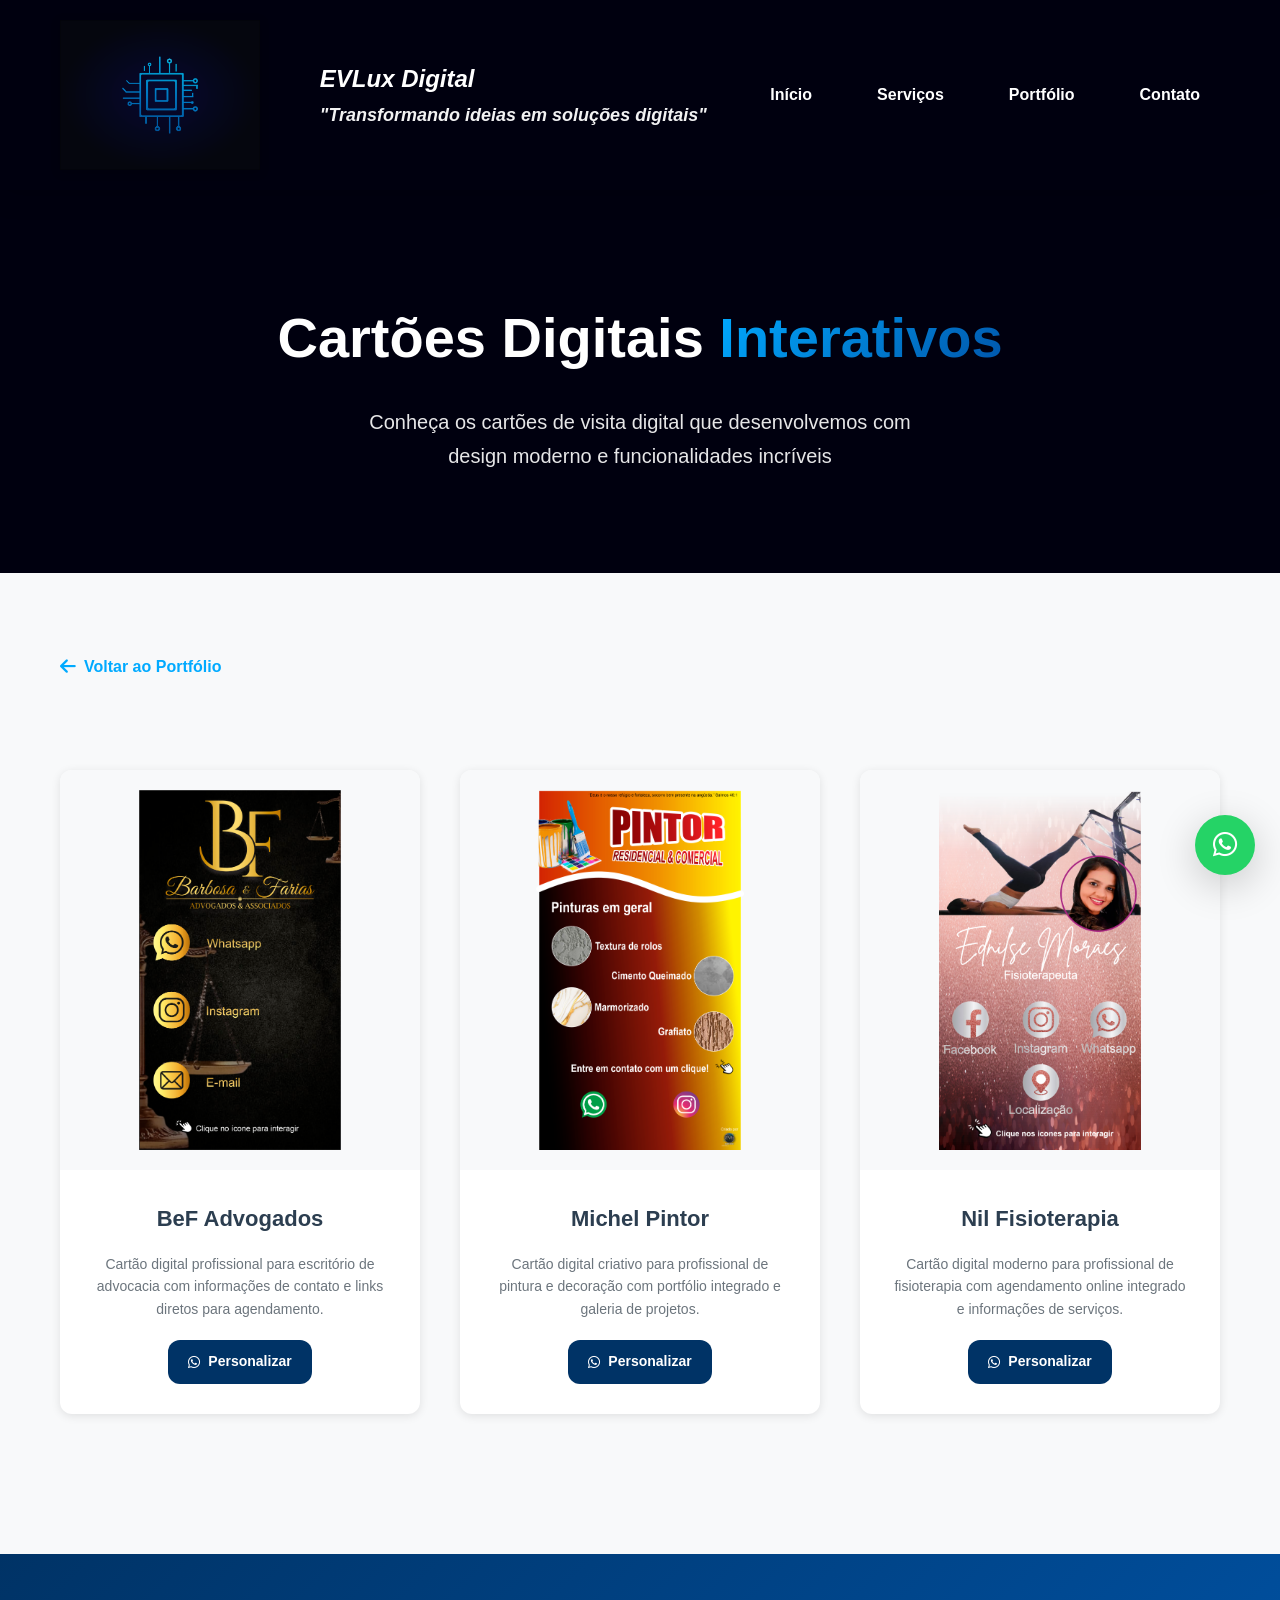
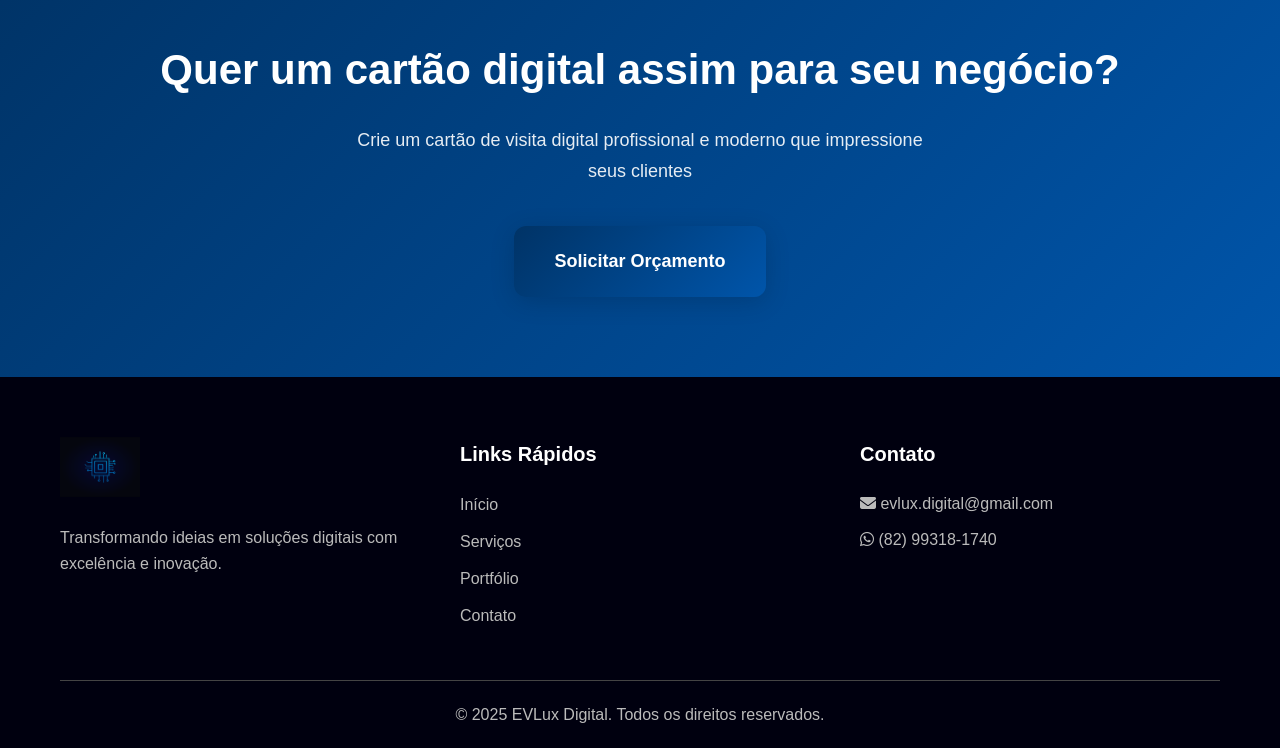
==== commit c0603799: "Refatorar header: trocar slogan para h3, consolidar CSS em estilo.css" ====
--- a/cartoes-digitais.html
+++ b/cartoes-digitais.html
@@ -19,119 +19,6 @@
     <link rel="stylesheet" href="https://cdnjs.cloudflare.com/ajax/libs/font-awesome/6.4.0/css/all.min.css">
     <link rel="stylesheet" href="estilo.css">
     <link rel="icon" href="imagens/favicon-32x32.png" type="image/x-icon">
-    <style>
-        .cartoes-gallery {
-            display: grid;
-            grid-template-columns: repeat(auto-fit, minmax(350px, 1fr));
-            gap: 40px;
-            padding: 60px 0;
-        }
-
-        .cartao-item {
-            background: var(--bg-white);
-            border-radius: var(--border-radius);
-            overflow: hidden;
-            box-shadow: var(--shadow-light);
-            transition: var(--transition);
-        }
-
-        .cartao-item:hover {
-            transform: translateY(-10px);
-            box-shadow: var(--shadow-strong);
-        }
-
-        .cartao-image {
-            width: 100%;
-            height: 400px;
-            overflow: hidden;
-            background: var(--bg-light);
-            display: flex;
-            align-items: center;
-            justify-content: center;
-        }
-
-        .cartao-image img {
-            width: 100%;
-            height: 100%;
-            object-fit: contain;
-            padding: 20px;
-        }
-
-        .cartao-info {
-            padding: 30px;
-            text-align: center;
-        }
-
-        .cartao-info h3 {
-            font-size: 22px;
-            font-weight: 700;
-            margin-bottom: 15px;
-            color: var(--text-dark);
-        }
-
-        .cartao-info p {
-            color: var(--text-light);
-            font-size: 14px;
-            line-height: 1.6;
-            margin-bottom: 20px;
-        }
-
-        .cartao-cta {
-            display: flex;
-            gap: 10px;
-            justify-content: center;
-        }
-
-        .btn-primary-small {
-            background: var(--primary-color);
-            color: white;
-            padding: 10px 20px;
-            border-radius: var(--border-radius);
-            text-decoration: none;
-            font-size: 14px;
-            font-weight: 600;
-            transition: var(--transition);
-            display: inline-flex;
-            align-items: center;
-            gap: 8px;
-        }
-
-        .btn-primary-small:hover {
-            background: var(--secondary-color);
-            transform: scale(1.05);
-        }
-
-        .back-button {
-            display: inline-flex;
-            align-items: center;
-            gap: 8px;
-            color: var(--accent-color);
-            text-decoration: none;
-            font-weight: 600;
-            margin-bottom: 30px;
-            transition: var(--transition);
-        }
-
-        .back-button:hover {
-            gap: 12px;
-            color: var(--secondary-color);
-        }
-
-        .back-button i {
-            font-size: 18px;
-        }
-
-        @media (max-width: 768px) {
-            .cartoes-gallery {
-                grid-template-columns: 1fr;
-                gap: 30px;
-            }
-
-            .cartao-image {
-                height: 300px;
-            }
-        }
-    </style>
 </head>
 <body>
     <header>
--- a/estilo.css
+++ b/estilo.css
@@ -96,6 +96,13 @@
     font-style: italic;
 }
 
+.topo h3 {
+    font-size: clamp(14px, 2.2vw, 18px);
+    font-weight: 600;
+    opacity: 0.95;
+    font-style: italic;
+}
+
 .topo nav {
     display: flex;
     align-items: center;
@@ -1142,6 +1149,187 @@
     100% { box-shadow: 0 0 0 0 rgba(37, 211, 102, 0); }
 }
 
+/* Modal de Visualização */
+.modal {
+    display: none;
+    position: fixed;
+    z-index: 2000;
+    left: 0;
+    top: 0;
+    width: 100%;
+    height: 100%;
+    background-color: rgba(0, 0, 0, 0.8);
+    animation: fadeIn 0.3s ease-out;
+}
+
+.modal.show {
+    display: flex;
+    align-items: center;
+    justify-content: center;
+}
+
+.modal-content {
+    position: relative;
+    max-width: 90vw;
+    max-height: 90vh;
+    background-color: var(--bg-white);
+    border-radius: var(--border-radius);
+    overflow: hidden;
+    box-shadow: var(--shadow-strong);
+    animation: slideUp 0.3s ease-out;
+}
+
+.modal-content img {
+    width: 100%;
+    height: 100%;
+    object-fit: contain;
+    max-width: 100%;
+    max-height: 90vh;
+}
+
+.modal-close {
+    position: absolute;
+    top: 15px;
+    right: 25px;
+    font-size: 32px;
+    font-weight: bold;
+    color: var(--primary-color);
+    cursor: pointer;
+    background: rgba(255, 255, 255, 0.9);
+    width: 40px;
+    height: 40px;
+    display: flex;
+    align-items: center;
+    justify-content: center;
+    border-radius: 50%;
+    transition: var(--transition);
+    z-index: 2001;
+}
+
+.modal-close:hover {
+    background: var(--bg-white);
+    color: var(--secondary-color);
+    transform: scale(1.1);
+}
+
+@keyframes slideUp {
+    from {
+        transform: translateY(50px);
+        opacity: 0;
+    }
+    to {
+        transform: translateY(0);
+        opacity: 1;
+    }
+}
+
+@keyframes fadeIn {
+    from { opacity: 0; }
+    to { opacity: 1; }
+}
+
+/* Cartões Digitais */
+.cartoes-gallery {
+    display: grid;
+    grid-template-columns: repeat(auto-fit, minmax(350px, 1fr));
+    gap: 40px;
+    padding: 60px 0;
+}
+
+.cartao-item {
+    background: var(--bg-white);
+    border-radius: var(--border-radius);
+    overflow: hidden;
+    box-shadow: var(--shadow-light);
+    transition: var(--transition);
+}
+
+.cartao-item:hover {
+    transform: translateY(-10px);
+    box-shadow: var(--shadow-strong);
+}
+
+.cartao-image {
+    width: 100%;
+    height: 400px;
+    overflow: hidden;
+    background: var(--bg-light);
+    display: flex;
+    align-items: center;
+    justify-content: center;
+}
+
+.cartao-image img {
+    width: 100%;
+    height: 100%;
+    object-fit: contain;
+    padding: 20px;
+}
+
+.cartao-info {
+    padding: 30px;
+    text-align: center;
+}
+
+.cartao-info h3 {
+    font-size: 22px;
+    font-weight: 700;
+    margin-bottom: 15px;
+    color: var(--text-dark);
+}
+
+.cartao-info p {
+    color: var(--text-light);
+    font-size: 14px;
+    line-height: 1.6;
+    margin-bottom: 20px;
+}
+
+.cartao-cta {
+    display: flex;
+    gap: 10px;
+    justify-content: center;
+}
+
+.btn-primary-small {
+    background: var(--primary-color);
+    color: white;
+    padding: 10px 20px;
+    border-radius: var(--border-radius);
+    text-decoration: none;
+    font-size: 14px;
+    font-weight: 600;
+    transition: var(--transition);
+    display: inline-flex;
+    align-items: center;
+    gap: 8px;
+}
+
+.btn-primary-small:hover {
+    background: var(--secondary-color);
+    transform: scale(1.05);
+}
+
+.back-button {
+    display: inline-flex;
+    align-items: center;
+    gap: 8px;
+    color: var(--accent-color);
+    text-decoration: none;
+    font-weight: 600;
+    margin-bottom: 30px;
+    transition: var(--transition);
+}
+
+.back-button:hover {
+    gap: 12px;
+    color: var(--secondary-color);
+}
+
+.back-button i {
+    font-size: 18px;
+}
+
 /* Responsividade */
 @media (max-width: 568px) {
     .topo {
@@ -1309,4 +1497,15 @@
 /* Smooth scroll */
 html {
     scroll-behavior: smooth;
+}
+
+@media (max-width: 768px) {
+    .cartoes-gallery {
+        grid-template-columns: 1fr;
+        gap: 30px;
+    }
+
+    .cartao-image {
+        height: 300px;
+    }
 }
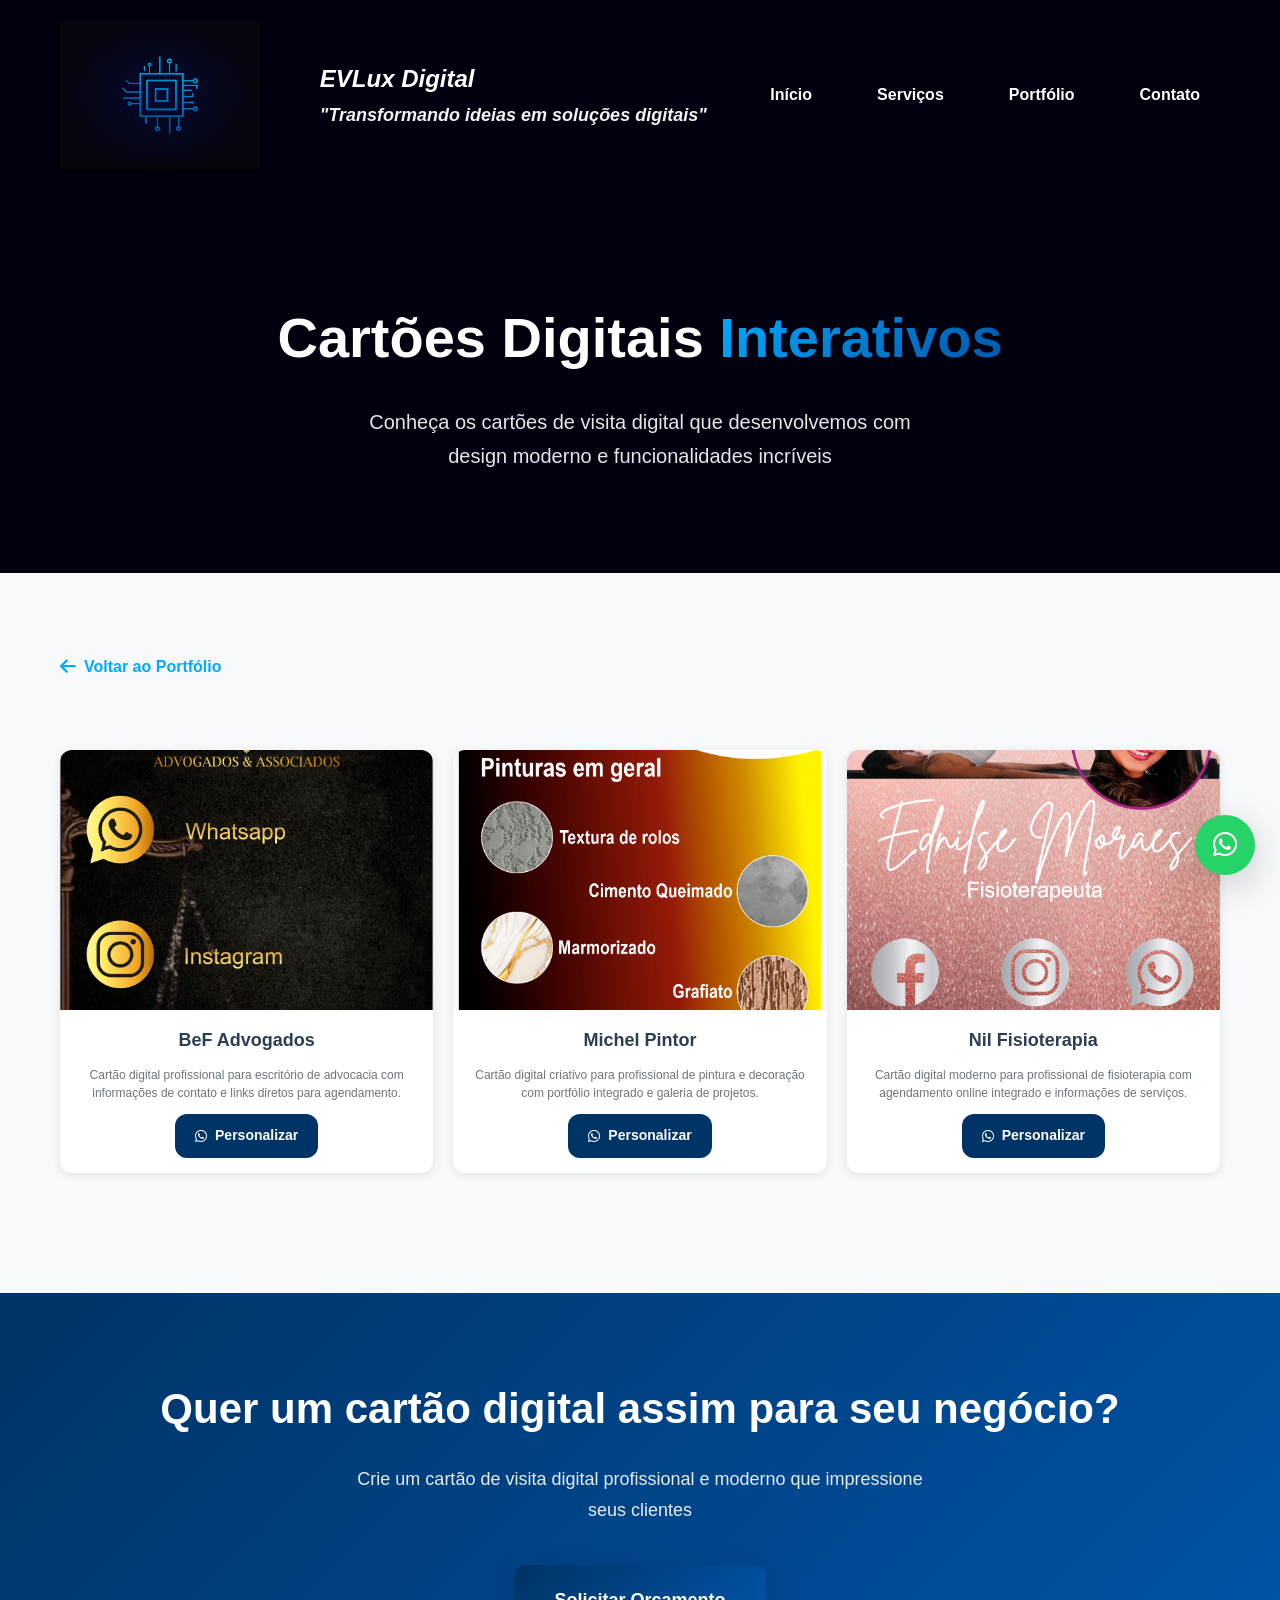
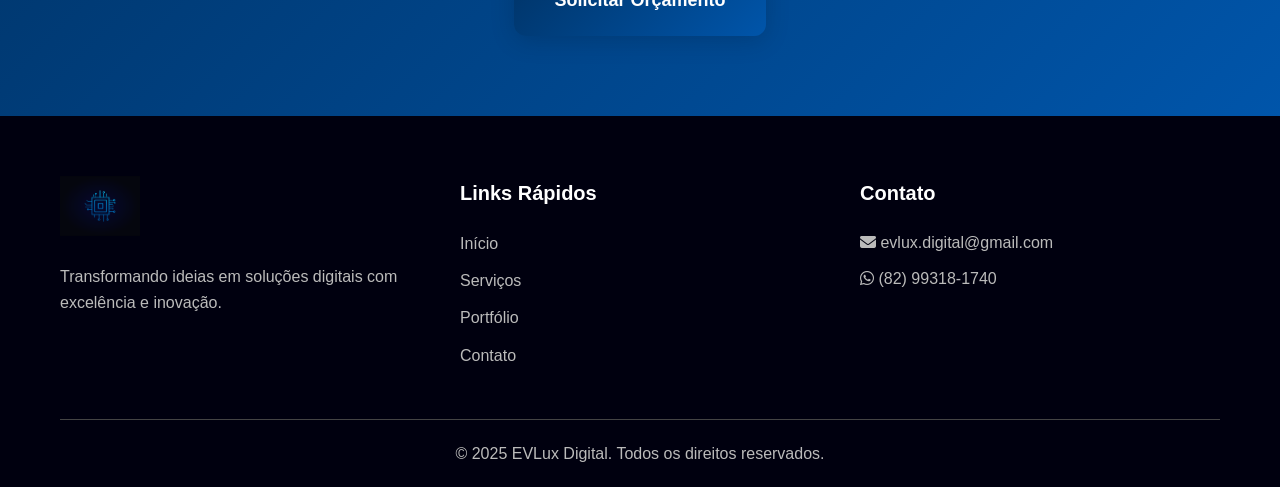
==== commit bcc20876: "Melhorias nos cartões digitais: carrossel mobile, botões WhatsApp, modal para visualizar imagens" ====
--- a/cartoes-digitais.html
+++ b/cartoes-digitais.html
@@ -111,10 +111,18 @@
             <div class="container">
                 <h2>Quer um cartão digital assim para seu negócio?</h2>
                 <p>Crie um cartão de visita digital profissional e moderno que impressione seus clientes</p>
-                <a href="contato.html" class="btn-primary large">Solicitar Orçamento</a>
+                <a href="https://wa.me/5582993181740" class="btn-primary large">Solicitar Orçamento</a>
             </div>
         </section>
     </main>
+
+    <!-- Modal de Visualização -->
+    <div id="imageModal" class="modal">
+        <div class="modal-content">
+            <span class="modal-close">&times;</span>
+            <img id="modalImage" src="" alt="Visualização do Cartão">
+        </div>
+    </div>
 
     <footer>
         <div class="container">
--- a/estilo.css
+++ b/estilo.css
@@ -1231,9 +1231,10 @@
 /* Cartões Digitais */
 .cartoes-gallery {
     display: grid;
-    grid-template-columns: repeat(auto-fit, minmax(350px, 1fr));
-    gap: 40px;
-    padding: 60px 0;
+    grid-template-columns: repeat(auto-fit, minmax(240px, 1fr)); 
+    gap: 20px; 
+    padding: 40px 0;
+    width: 100%;
 }
 
 .cartao-item {
@@ -1242,6 +1243,9 @@
     overflow: hidden;
     box-shadow: var(--shadow-light);
     transition: var(--transition);
+    /* Força os cartões a terem a mesma altura mesmo com textos diferentes */
+    display: flex;
+    flex-direction: column;
 }
 
 .cartao-item:hover {
@@ -1251,38 +1255,65 @@
 
 .cartao-image {
     width: 100%;
-    height: 400px;
+    height: 260px;
     overflow: hidden;
     background: var(--bg-light);
     display: flex;
     align-items: center;
     justify-content: center;
+    position: relative;
+    transition: var(--transition);
+}
+
+.cartao-image:hover {
+    opacity: 0.85;
+}
+
+.cartao-image:hover::after {
+    content: '🔍';
+    position: absolute;
+    top: 50%;
+    left: 50%;
+    transform: translate(-50%, -50%);
+    font-size: 32px;
+    opacity: 1;
+    z-index: 10;
 }
 
 .cartao-image img {
     width: 100%;
     height: 100%;
-    object-fit: contain;
-    padding: 20px;
+    /* Alterado de contain para cover para garantir que a imagem preencha o card e apareça */
+    object-fit: cover; 
+    padding: 0; /* Removido o padding de 20px que reduzia a imagem interna */
+    transition: var(--transition);
+}
+
+.cartao-image:hover img {
+    transform: scale(1.05);
 }
 
 .cartao-info {
-    padding: 30px;
+    padding: 15px;
     text-align: center;
+    display: flex;
+    flex-direction: column;
+    flex: 1;
 }
 
 .cartao-info h3 {
-    font-size: 22px;
+    font-size: 18px;
     font-weight: 700;
-    margin-bottom: 15px;
+    margin-bottom: 10px;
     color: var(--text-dark);
 }
 
 .cartao-info p {
     color: var(--text-light);
-    font-size: 14px;
-    line-height: 1.6;
-    margin-bottom: 20px;
+    font-size: 12px;
+    line-height: 1.5;
+    margin-bottom: 12px;
+    flex: 1; /* Empurra o botão de personalizar sempre para o rodapé do card */
 }
 
 .cartao-cta {
@@ -1501,11 +1532,43 @@
 
 @media (max-width: 768px) {
     .cartoes-gallery {
-        grid-template-columns: 1fr;
-        gap: 30px;
+        display: flex;
+        overflow-x: scroll;
+        overflow-y: hidden;
+        scroll-snap-type: x mandatory;
+        -webkit-overflow-scrolling: touch;
+        gap: 20px;
+        padding: 20px 0;
+        scrollbar-width: thin;
+        scrollbar-color: var(--accent-color) var(--bg-light);
+    }
+
+    .cartoes-gallery::-webkit-scrollbar {
+        height: 8px;
+    }
+
+    .cartoes-gallery::-webkit-scrollbar-track {
+        background: var(--bg-light);
+    }
+
+    .cartoes-gallery::-webkit-scrollbar-thumb {
+        background: var(--accent-color);
+        border-radius: 4px;
+    }
+
+    .cartoes-gallery::-webkit-scrollbar-thumb:hover {
+        background: var(--secondary-color);
+    }
+
+    .cartao-item {
+        flex: 0 0 calc(100vw - 40px);
+        min-width: calc(100vw - 40px);
+        max-width: calc(100vw - 40px);
+        scroll-snap-align: start;
+        scroll-snap-stop: always;
     }
 
     .cartao-image {
-        height: 300px;
+        height: 250px;
     }
 }
